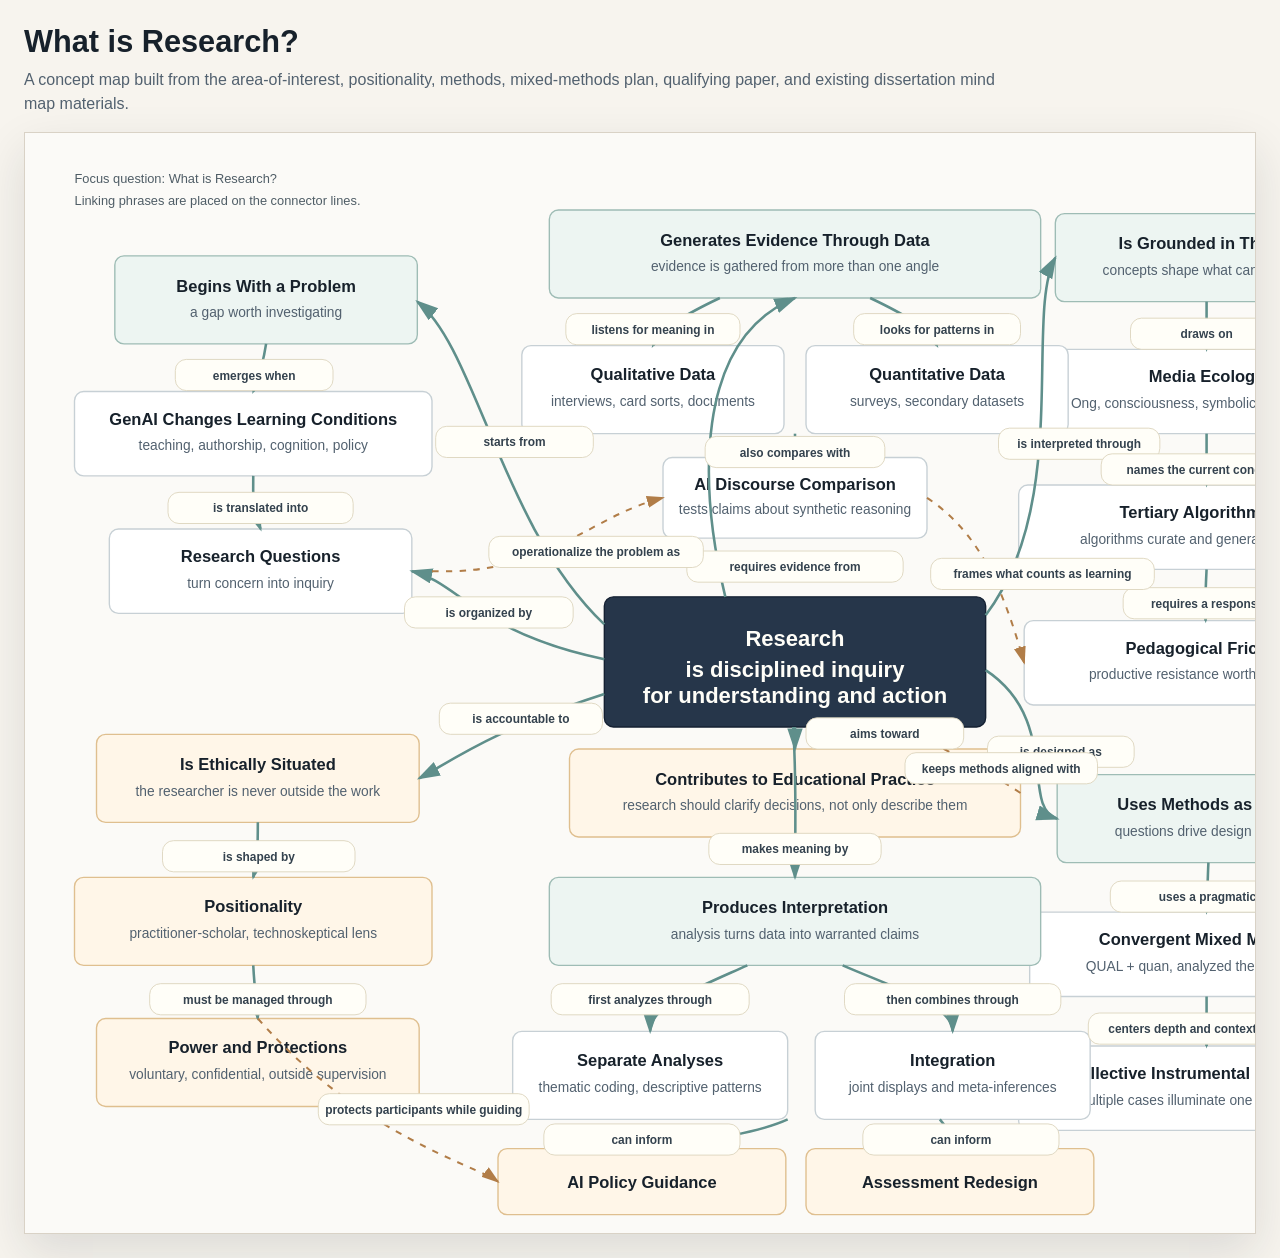
==== docs/what-is-research-concept-map.html @ e9fc135a "Add research concept map" ====
<!doctype html>
<html lang="en">
<head>
  <meta charset="utf-8">
  <meta name="viewport" content="width=device-width, initial-scale=1">
  <title>What is Research? Concept Map</title>
  <style>
    :root {
      color-scheme: light;
      --ink: #17212b;
      --muted: #52616f;
      --paper: #f7f4ee;
      --line: #5f8f8b;
      --line-2: #b17d48;
      --core: #26364a;
      --node: #ffffff;
      --node-alt: #edf5f2;
      --node-warm: #fff6e8;
      --phrase: #fffef8;
    }

    body {
      margin: 0;
      background: var(--paper);
      color: var(--ink);
      font-family: "Aptos", "Segoe UI", Arial, sans-serif;
    }

    main {
      max-width: 1720px;
      margin: 0 auto;
      padding: 24px;
    }

    header {
      margin: 0 0 16px;
    }

    h1 {
      margin: 0;
      font-size: clamp(1.7rem, 2.4vw, 2.8rem);
      letter-spacing: 0;
    }

    .subtitle {
      max-width: 980px;
      margin: 8px 0 0;
      color: var(--muted);
      font-size: 1rem;
      line-height: 1.5;
    }

    .map-frame {
      overflow: auto;
      border: 1px solid #d9d2c6;
      background: #fbfaf7;
      box-shadow: 0 18px 45px rgba(23, 33, 43, 0.12);
    }

    svg {
      display: block;
      min-width: 1540px;
      width: 100%;
      height: auto;
    }

    .node rect {
      fill: var(--node);
      stroke: #c7d0d5;
      stroke-width: 1.5;
      rx: 10;
    }

    .node text {
      fill: var(--ink);
      font-size: 18px;
      font-weight: 650;
    }

    .node .small {
      font-size: 15px;
      font-weight: 500;
      fill: var(--muted);
    }

    .core rect {
      fill: var(--core);
      stroke: #142032;
    }

    .core text {
      fill: #fffef8;
      font-size: 24px;
      font-weight: 750;
    }

    .branch rect {
      fill: var(--node-alt);
      stroke: #9ebcb5;
    }

    .warm rect {
      fill: var(--node-warm);
      stroke: #dfbf8f;
    }

    .link {
      fill: none;
      stroke: var(--line);
      stroke-width: 2.8;
      marker-end: url(#arrow);
    }

    .cross-link {
      fill: none;
      stroke: var(--line-2);
      stroke-width: 2.2;
      stroke-dasharray: 7 8;
      marker-end: url(#arrowWarm);
    }

    .phrase rect {
      fill: var(--phrase);
      stroke: #ded6bf;
      stroke-width: 1;
      rx: 12;
    }

    .phrase text {
      fill: #34424e;
      font-size: 13px;
      font-weight: 650;
    }

    .note {
      font-size: 14px;
      fill: #4f5d66;
    }

    @media print {
      main {
        max-width: none;
        padding: 0;
      }

      header {
        display: none;
      }

      .map-frame {
        border: 0;
        box-shadow: none;
      }
    }
  </style>
</head>
<body>
<main>
  <header>
    <h1>What is Research?</h1>
    <p class="subtitle">A concept map built from the area-of-interest, positionality, methods, mixed-methods plan, qualifying paper, and existing dissertation mind map materials.</p>
  </header>

  <section class="map-frame" aria-label="Concept map answering the focus question: What is Research?">
    <svg viewBox="0 0 1680 1200" role="img" aria-labelledby="title desc" xmlns="http://www.w3.org/2000/svg">
      <title id="title">What is Research? Concept Map</title>
      <desc id="desc">Concept map with linking phrases showing research as question-driven, theory-grounded, ethically situated, methodologically designed, evidence-generating, integrated, and practice-oriented.</desc>

      <defs>
        <marker id="arrow" markerWidth="10" markerHeight="10" refX="8" refY="3" orient="auto" markerUnits="strokeWidth">
          <path d="M0,0 L0,6 L9,3 z" fill="#5f8f8b" />
        </marker>
        <marker id="arrowWarm" markerWidth="10" markerHeight="10" refX="8" refY="3" orient="auto" markerUnits="strokeWidth">
          <path d="M0,0 L0,6 L9,3 z" fill="#b17d48" />
        </marker>
      </defs>

      <rect x="0" y="0" width="1680" height="1200" fill="#fbfaf7" />
      <text x="54" y="54" class="note">Focus question: What is Research?</text>
      <text x="54" y="78" class="note">Linking phrases are placed on the connector lines.</text>

      <!-- Core -->
      <g class="node core" transform="translate(632 506)">
        <rect width="416" height="142" />
        <text x="208" y="54" text-anchor="middle">Research</text>
        <text x="208" y="88" text-anchor="middle">is disciplined inquiry</text>
        <text x="208" y="116" text-anchor="middle">for understanding and action</text>
      </g>

      <!-- Branch nodes -->
      <g class="node branch" transform="translate(98 134)">
        <rect width="330" height="96" />
        <text x="165" y="39" text-anchor="middle">Begins With a Problem</text>
        <text class="small" x="165" y="67" text-anchor="middle">a gap worth investigating</text>
      </g>

      <g class="node" transform="translate(54 282)">
        <rect width="390" height="92" />
        <text x="195" y="36" text-anchor="middle">GenAI Changes Learning Conditions</text>
        <text class="small" x="195" y="64" text-anchor="middle">teaching, authorship, cognition, policy</text>
      </g>

      <g class="node" transform="translate(92 432)">
        <rect width="330" height="92" />
        <text x="165" y="36" text-anchor="middle">Research Questions</text>
        <text class="small" x="165" y="64" text-anchor="middle">turn concern into inquiry</text>
      </g>

      <g class="node branch" transform="translate(1124 88)">
        <rect width="330" height="96" />
        <text x="165" y="39" text-anchor="middle">Is Grounded in Theory</text>
        <text class="small" x="165" y="67" text-anchor="middle">concepts shape what can be seen</text>
      </g>

      <g class="node" transform="translate(1096 236)">
        <rect width="386" height="92" />
        <text x="193" y="36" text-anchor="middle">Media Ecology</text>
        <text class="small" x="193" y="64" text-anchor="middle">Ong, consciousness, symbolic environments</text>
      </g>

      <g class="node" transform="translate(1084 384)">
        <rect width="410" height="92" />
        <text x="205" y="36" text-anchor="middle">Tertiary Algorithmicity</text>
        <text class="small" x="205" y="64" text-anchor="middle">algorithms curate and generate discourse</text>
      </g>

      <g class="node" transform="translate(1090 532)">
        <rect width="398" height="92" />
        <text x="199" y="36" text-anchor="middle">Pedagogical Friction</text>
        <text class="small" x="199" y="64" text-anchor="middle">productive resistance worth preserving</text>
      </g>

      <g class="node branch warm" transform="translate(78 656)">
        <rect width="352" height="96" />
        <text x="176" y="39" text-anchor="middle">Is Ethically Situated</text>
        <text class="small" x="176" y="67" text-anchor="middle">the researcher is never outside the work</text>
      </g>

      <g class="node warm" transform="translate(54 812)">
        <rect width="390" height="96" />
        <text x="195" y="38" text-anchor="middle">Positionality</text>
        <text class="small" x="195" y="66" text-anchor="middle">practitioner-scholar, technoskeptical lens</text>
      </g>

      <g class="node warm" transform="translate(78 966)">
        <rect width="352" height="96" />
        <text x="176" y="38" text-anchor="middle">Power and Protections</text>
        <text class="small" x="176" y="66" text-anchor="middle">voluntary, confidential, outside supervision</text>
      </g>

      <g class="node branch" transform="translate(1126 700)">
        <rect width="330" height="96" />
        <text x="165" y="39" text-anchor="middle">Uses Methods as Tools</text>
        <text class="small" x="165" y="67" text-anchor="middle">questions drive design choices</text>
      </g>

      <g class="node" transform="translate(1096 850)">
        <rect width="386" height="92" />
        <text x="193" y="36" text-anchor="middle">Convergent Mixed Methods</text>
        <text class="small" x="193" y="64" text-anchor="middle">QUAL + quan, analyzed then integrated</text>
      </g>

      <g class="node" transform="translate(1084 996)">
        <rect width="410" height="92" />
        <text x="205" y="36" text-anchor="middle">Collective Instrumental Case Study</text>
        <text class="small" x="205" y="64" text-anchor="middle">multiple cases illuminate one phenomenon</text>
      </g>

      <g class="node branch" transform="translate(572 84)">
        <rect width="536" height="96" />
        <text x="268" y="39" text-anchor="middle">Generates Evidence Through Data</text>
        <text class="small" x="268" y="67" text-anchor="middle">evidence is gathered from more than one angle</text>
      </g>

      <g class="node" transform="translate(542 232)">
        <rect width="286" height="96" />
        <text x="143" y="38" text-anchor="middle">Qualitative Data</text>
        <text class="small" x="143" y="66" text-anchor="middle">interviews, card sorts, documents</text>
      </g>

      <g class="node" transform="translate(852 232)">
        <rect width="286" height="96" />
        <text x="143" y="38" text-anchor="middle">Quantitative Data</text>
        <text class="small" x="143" y="66" text-anchor="middle">surveys, secondary datasets</text>
      </g>

      <g class="node" transform="translate(696 354)">
        <rect width="288" height="88" />
        <text x="144" y="35" text-anchor="middle">AI Discourse Comparison</text>
        <text class="small" x="144" y="62" text-anchor="middle">tests claims about synthetic reasoning</text>
      </g>

      <g class="node branch" transform="translate(572 812)">
        <rect width="536" height="96" />
        <text x="268" y="39" text-anchor="middle">Produces Interpretation</text>
        <text class="small" x="268" y="67" text-anchor="middle">analysis turns data into warranted claims</text>
      </g>

      <g class="node" transform="translate(532 980)">
        <rect width="300" height="96" />
        <text x="150" y="38" text-anchor="middle">Separate Analyses</text>
        <text class="small" x="150" y="66" text-anchor="middle">thematic coding, descriptive patterns</text>
      </g>

      <g class="node" transform="translate(862 980)">
        <rect width="300" height="96" />
        <text x="150" y="38" text-anchor="middle">Integration</text>
        <text class="small" x="150" y="66" text-anchor="middle">joint displays and meta-inferences</text>
      </g>

      <g class="node branch warm" transform="translate(594 672)">
        <rect width="492" height="96" />
        <text x="246" y="39" text-anchor="middle">Contributes to Educational Practice</text>
        <text class="small" x="246" y="67" text-anchor="middle">research should clarify decisions, not only describe them</text>
      </g>

      <g class="node warm" transform="translate(516 1108)">
        <rect width="314" height="72" />
        <text x="157" y="43" text-anchor="middle">AI Policy Guidance</text>
      </g>

      <g class="node warm" transform="translate(852 1108)">
        <rect width="314" height="72" />
        <text x="157" y="43" text-anchor="middle">Assessment Redesign</text>
      </g>

      <!-- Core links -->
      <path class="link" d="M632 536 C520 430 492 234 428 184" />
      <path class="link" d="M632 574 C496 546 472 490 422 478" />
      <path class="link" d="M1048 526 C1142 402 1090 198 1124 136" />
      <path class="link" d="M1048 586 C1130 640 1086 736 1126 748" />
      <path class="link" d="M764 506 C736 390 728 226 840 180" />
      <path class="link" d="M838 648 C842 710 840 768 840 812" />
      <path class="link" d="M632 612 C508 652 464 686 430 704" />
      <path class="link" d="M840 648 C840 656 840 664 840 672" />

      <!-- Sub-links left question strand -->
      <path class="link" d="M263 230 C260 250 256 264 249 282" />
      <path class="link" d="M249 374 C248 396 250 414 257 432" />

      <!-- Theory strand -->
      <path class="link" d="M1289 184 C1289 202 1289 218 1289 236" />
      <path class="link" d="M1289 328 C1289 348 1289 365 1289 384" />
      <path class="link" d="M1289 476 C1288 496 1287 514 1288 532" />

      <!-- Ethics strand -->
      <path class="link" d="M254 752 C254 774 254 792 249 812" />
      <path class="link" d="M249 908 C250 928 252 946 254 966" />

      <!-- Methods strand -->
      <path class="link" d="M1291 796 C1290 816 1290 832 1289 850" />
      <path class="link" d="M1289 942 C1289 960 1289 978 1289 996" />

      <!-- Evidence strand -->
      <path class="link" d="M758 180 C720 198 696 212 685 232" />
      <path class="link" d="M922 180 C960 198 984 212 995 232" />
      <path class="link" d="M840 328 C840 338 840 346 840 354" />

      <!-- Interpretation strand -->
      <path class="link" d="M788 908 C730 934 682 952 682 980" />
      <path class="link" d="M892 908 C952 934 1012 952 1012 980" />
      <path class="link" d="M832 1076 C802 1090 744 1100 673 1108" />
      <path class="link" d="M998 1076 C1010 1090 1012 1100 1009 1108" />

      <!-- Cross-links -->
      <path class="cross-link" d="M444 478 C574 482 610 420 696 398" />
      <path class="cross-link" d="M984 398 C1042 436 1068 500 1090 578" />
      <path class="cross-link" d="M254 966 C366 1094 492 1126 516 1144" />
      <path class="cross-link" d="M1086 720 C1040 690 1012 678 966 652" />

      <!-- Linking phrase labels -->
      <g class="phrase" transform="translate(448 320)">
        <rect width="172" height="34" />
        <text x="86" y="22" text-anchor="middle">starts from</text>
      </g>
      <g class="phrase" transform="translate(414 506)">
        <rect width="184" height="34" />
        <text x="92" y="22" text-anchor="middle">is organized by</text>
      </g>
      <g class="phrase" transform="translate(1062 322)">
        <rect width="176" height="34" />
        <text x="88" y="22" text-anchor="middle">is interpreted through</text>
      </g>
      <g class="phrase" transform="translate(1050 658)">
        <rect width="160" height="34" />
        <text x="80" y="22" text-anchor="middle">is designed as</text>
      </g>
      <g class="phrase" transform="translate(722 456)">
        <rect width="236" height="34" />
        <text x="118" y="22" text-anchor="middle">requires evidence from</text>
      </g>
      <g class="phrase" transform="translate(746 764)">
        <rect width="188" height="34" />
        <text x="94" y="22" text-anchor="middle">makes meaning by</text>
      </g>
      <g class="phrase" transform="translate(452 622)">
        <rect width="178" height="34" />
        <text x="89" y="22" text-anchor="middle">is accountable to</text>
      </g>
      <g class="phrase" transform="translate(852 638)">
        <rect width="172" height="34" />
        <text x="86" y="22" text-anchor="middle">aims toward</text>
      </g>

      <g class="phrase" transform="translate(164 247)">
        <rect width="172" height="34" />
        <text x="86" y="22" text-anchor="middle">emerges when</text>
      </g>
      <g class="phrase" transform="translate(156 392)">
        <rect width="202" height="34" />
        <text x="101" y="22" text-anchor="middle">is translated into</text>
      </g>
      <g class="phrase" transform="translate(1206 202)">
        <rect width="166" height="34" />
        <text x="83" y="22" text-anchor="middle">draws on</text>
      </g>
      <g class="phrase" transform="translate(1174 350)">
        <rect width="230" height="34" />
        <text x="115" y="22" text-anchor="middle">names the current condition</text>
      </g>
      <g class="phrase" transform="translate(1198 496)">
        <rect width="184" height="34" />
        <text x="92" y="22" text-anchor="middle">requires a response</text>
      </g>
      <g class="phrase" transform="translate(150 772)">
        <rect width="210" height="34" />
        <text x="105" y="22" text-anchor="middle">is shaped by</text>
      </g>
      <g class="phrase" transform="translate(136 928)">
        <rect width="236" height="34" />
        <text x="118" y="22" text-anchor="middle">must be managed through</text>
      </g>
      <g class="phrase" transform="translate(1184 816)">
        <rect width="212" height="34" />
        <text x="106" y="22" text-anchor="middle">uses a pragmatic</text>
      </g>
      <g class="phrase" transform="translate(1160 960)">
        <rect width="258" height="34" />
        <text x="129" y="22" text-anchor="middle">centers depth and context through</text>
      </g>
      <g class="phrase" transform="translate(590 197)">
        <rect width="190" height="34" />
        <text x="95" y="22" text-anchor="middle">listens for meaning in</text>
      </g>
      <g class="phrase" transform="translate(904 197)">
        <rect width="182" height="34" />
        <text x="91" y="22" text-anchor="middle">looks for patterns in</text>
      </g>
      <g class="phrase" transform="translate(742 331)">
        <rect width="196" height="34" />
        <text x="98" y="22" text-anchor="middle">also compares with</text>
      </g>
      <g class="phrase" transform="translate(574 928)">
        <rect width="216" height="34" />
        <text x="108" y="22" text-anchor="middle">first analyzes through</text>
      </g>
      <g class="phrase" transform="translate(894 928)">
        <rect width="236" height="34" />
        <text x="118" y="22" text-anchor="middle">then combines through</text>
      </g>
      <g class="phrase" transform="translate(566 1081)">
        <rect width="214" height="34" />
        <text x="107" y="22" text-anchor="middle">can inform</text>
      </g>
      <g class="phrase" transform="translate(914 1081)">
        <rect width="214" height="34" />
        <text x="107" y="22" text-anchor="middle">can inform</text>
      </g>
      <g class="phrase" transform="translate(506 440)">
        <rect width="234" height="34" />
        <text x="117" y="22" text-anchor="middle">operationalize the problem as</text>
      </g>
      <g class="phrase" transform="translate(988 464)">
        <rect width="244" height="34" />
        <text x="122" y="22" text-anchor="middle">frames what counts as learning</text>
      </g>
      <g class="phrase" transform="translate(320 1048)">
        <rect width="230" height="34" />
        <text x="115" y="22" text-anchor="middle">protects participants while guiding</text>
      </g>
      <g class="phrase" transform="translate(960 676)">
        <rect width="210" height="34" />
        <text x="105" y="22" text-anchor="middle">keeps methods aligned with</text>
      </g>
    </svg>
  </section>
</main>
</body>
</html>
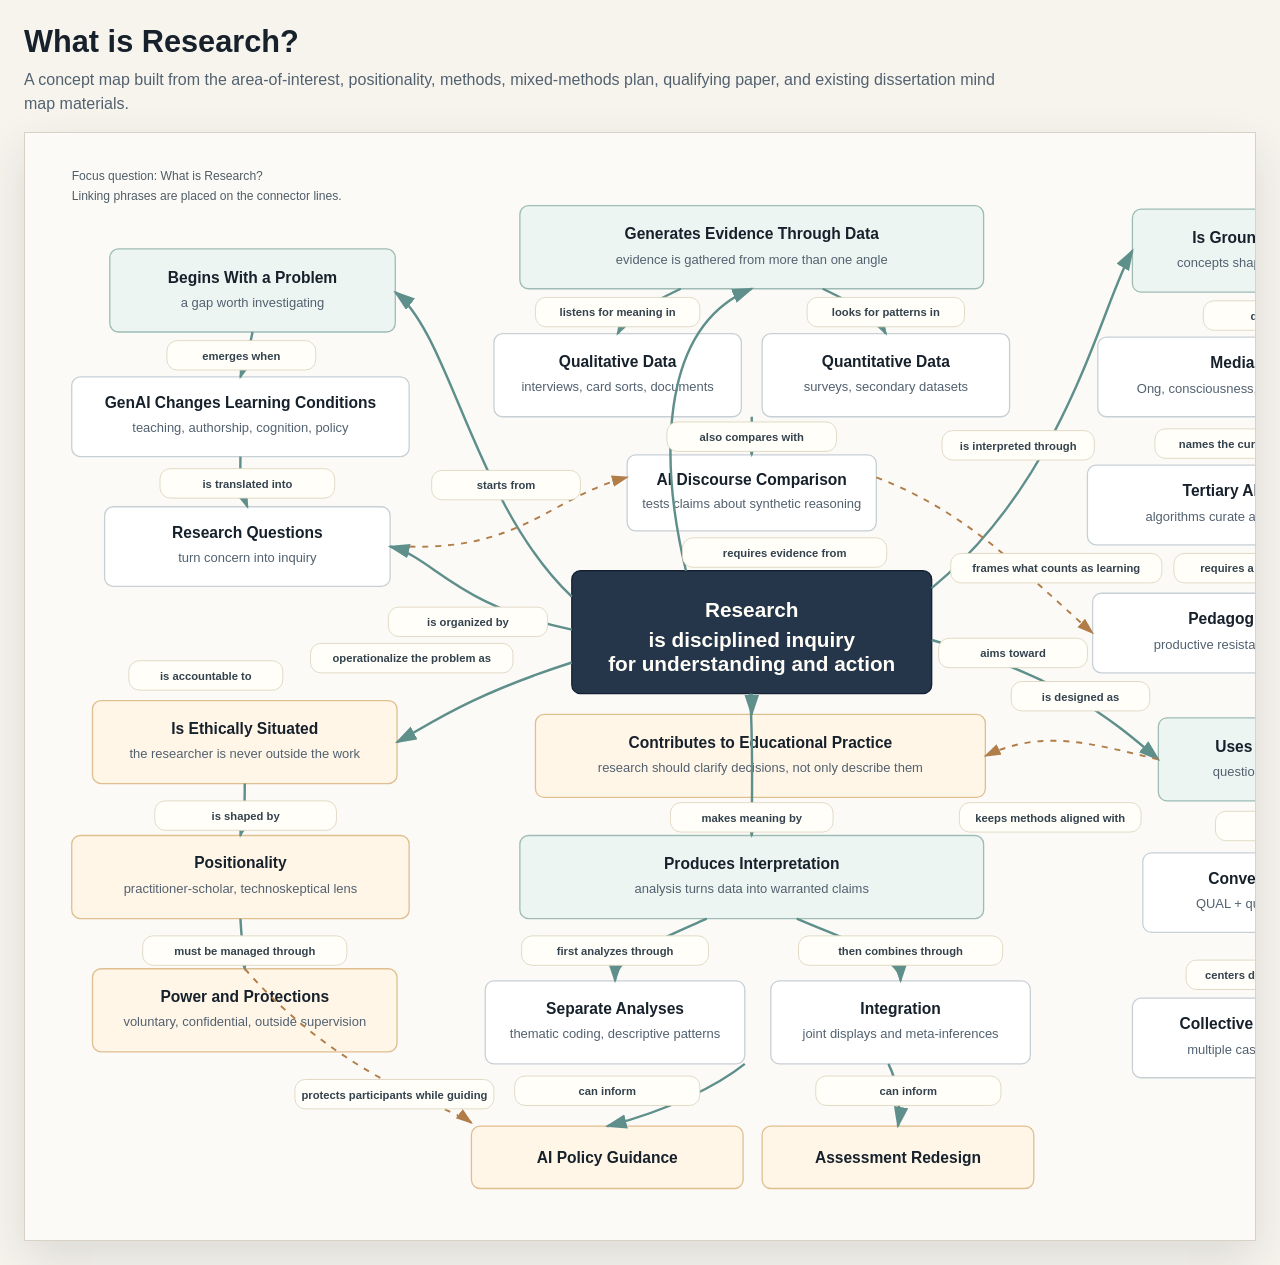
==== commit fbe04924: "Clean up research concept map layout" ====
--- a/docs/what-is-research-concept-map.html
+++ b/docs/what-is-research-concept-map.html
@@ -162,7 +162,7 @@
   </header>
 
   <section class="map-frame" aria-label="Concept map answering the focus question: What is Research?">
-    <svg viewBox="0 0 1680 1200" role="img" aria-labelledby="title desc" xmlns="http://www.w3.org/2000/svg">
+    <svg viewBox="0 0 1780 1280" role="img" aria-labelledby="title desc" xmlns="http://www.w3.org/2000/svg">
       <title id="title">What is Research? Concept Map</title>
       <desc id="desc">Concept map with linking phrases showing research as question-driven, theory-grounded, ethically situated, methodologically designed, evidence-generating, integrated, and practice-oriented.</desc>
 
@@ -175,7 +175,7 @@
         </marker>
       </defs>
 
-      <rect x="0" y="0" width="1680" height="1200" fill="#fbfaf7" />
+      <rect x="0" y="0" width="1780" height="1280" fill="#fbfaf7" />
       <text x="54" y="54" class="note">Focus question: What is Research?</text>
       <text x="54" y="78" class="note">Linking phrases are placed on the connector lines.</text>
 
@@ -206,25 +206,25 @@
         <text class="small" x="165" y="64" text-anchor="middle">turn concern into inquiry</text>
       </g>
 
-      <g class="node branch" transform="translate(1124 88)">
+      <g class="node branch" transform="translate(1280 88)">
         <rect width="330" height="96" />
         <text x="165" y="39" text-anchor="middle">Is Grounded in Theory</text>
         <text class="small" x="165" y="67" text-anchor="middle">concepts shape what can be seen</text>
       </g>
 
-      <g class="node" transform="translate(1096 236)">
+      <g class="node" transform="translate(1240 236)">
         <rect width="386" height="92" />
         <text x="193" y="36" text-anchor="middle">Media Ecology</text>
         <text class="small" x="193" y="64" text-anchor="middle">Ong, consciousness, symbolic environments</text>
       </g>
 
-      <g class="node" transform="translate(1084 384)">
+      <g class="node" transform="translate(1228 384)">
         <rect width="410" height="92" />
         <text x="205" y="36" text-anchor="middle">Tertiary Algorithmicity</text>
         <text class="small" x="205" y="64" text-anchor="middle">algorithms curate and generate discourse</text>
       </g>
 
-      <g class="node" transform="translate(1090 532)">
+      <g class="node" transform="translate(1234 532)">
         <rect width="398" height="92" />
         <text x="199" y="36" text-anchor="middle">Pedagogical Friction</text>
         <text class="small" x="199" y="64" text-anchor="middle">productive resistance worth preserving</text>
@@ -248,19 +248,19 @@
         <text class="small" x="176" y="66" text-anchor="middle">voluntary, confidential, outside supervision</text>
       </g>
 
-      <g class="node branch" transform="translate(1126 700)">
+      <g class="node branch" transform="translate(1310 676)">
         <rect width="330" height="96" />
         <text x="165" y="39" text-anchor="middle">Uses Methods as Tools</text>
         <text class="small" x="165" y="67" text-anchor="middle">questions drive design choices</text>
       </g>
 
-      <g class="node" transform="translate(1096 850)">
+      <g class="node" transform="translate(1292 832)">
         <rect width="386" height="92" />
         <text x="193" y="36" text-anchor="middle">Convergent Mixed Methods</text>
         <text class="small" x="193" y="64" text-anchor="middle">QUAL + quan, analyzed then integrated</text>
       </g>
 
-      <g class="node" transform="translate(1084 996)">
+      <g class="node" transform="translate(1280 1000)">
         <rect width="410" height="92" />
         <text x="205" y="36" text-anchor="middle">Collective Instrumental Case Study</text>
         <text class="small" x="205" y="64" text-anchor="middle">multiple cases illuminate one phenomenon</text>
@@ -284,7 +284,7 @@
         <text class="small" x="143" y="66" text-anchor="middle">surveys, secondary datasets</text>
       </g>
 
-      <g class="node" transform="translate(696 354)">
+      <g class="node" transform="translate(696 372)">
         <rect width="288" height="88" />
         <text x="144" y="35" text-anchor="middle">AI Discourse Comparison</text>
         <text class="small" x="144" y="62" text-anchor="middle">tests claims about synthetic reasoning</text>
@@ -308,18 +308,18 @@
         <text class="small" x="150" y="66" text-anchor="middle">joint displays and meta-inferences</text>
       </g>
 
-      <g class="node branch warm" transform="translate(594 672)">
-        <rect width="492" height="96" />
-        <text x="246" y="39" text-anchor="middle">Contributes to Educational Practice</text>
-        <text class="small" x="246" y="67" text-anchor="middle">research should clarify decisions, not only describe them</text>
-      </g>
-
-      <g class="node warm" transform="translate(516 1108)">
+      <g class="node branch warm" transform="translate(590 672)">
+        <rect width="520" height="96" />
+        <text x="260" y="39" text-anchor="middle">Contributes to Educational Practice</text>
+        <text class="small" x="260" y="67" text-anchor="middle">research should clarify decisions, not only describe them</text>
+      </g>
+
+      <g class="node warm" transform="translate(516 1148)">
         <rect width="314" height="72" />
         <text x="157" y="43" text-anchor="middle">AI Policy Guidance</text>
       </g>
 
-      <g class="node warm" transform="translate(852 1108)">
+      <g class="node warm" transform="translate(852 1148)">
         <rect width="314" height="72" />
         <text x="157" y="43" text-anchor="middle">Assessment Redesign</text>
       </g>
@@ -327,98 +327,98 @@
       <!-- Core links -->
       <path class="link" d="M632 536 C520 430 492 234 428 184" />
       <path class="link" d="M632 574 C496 546 472 490 422 478" />
-      <path class="link" d="M1048 526 C1142 402 1090 198 1124 136" />
-      <path class="link" d="M1048 586 C1130 640 1086 736 1126 748" />
+      <path class="link" d="M1048 526 C1204 398 1244 198 1280 136" />
+      <path class="link" d="M1048 586 C1196 628 1254 676 1310 724" />
       <path class="link" d="M764 506 C736 390 728 226 840 180" />
       <path class="link" d="M838 648 C842 710 840 768 840 812" />
       <path class="link" d="M632 612 C508 652 464 686 430 704" />
       <path class="link" d="M840 648 C840 656 840 664 840 672" />
 
       <!-- Sub-links left question strand -->
-      <path class="link" d="M263 230 C260 250 256 264 249 282" />
-      <path class="link" d="M249 374 C248 396 250 414 257 432" />
+      <path class="link" d="M263 230 C260 246 256 262 249 282" />
+      <path class="link" d="M249 374 C248 394 250 414 257 432" />
 
       <!-- Theory strand -->
-      <path class="link" d="M1289 184 C1289 202 1289 218 1289 236" />
-      <path class="link" d="M1289 328 C1289 348 1289 365 1289 384" />
-      <path class="link" d="M1289 476 C1288 496 1287 514 1288 532" />
+      <path class="link" d="M1445 184 C1445 202 1444 218 1433 236" />
+      <path class="link" d="M1433 328 C1433 348 1433 365 1433 384" />
+      <path class="link" d="M1433 476 C1432 496 1432 514 1433 532" />
 
       <!-- Ethics strand -->
       <path class="link" d="M254 752 C254 774 254 792 249 812" />
       <path class="link" d="M249 908 C250 928 252 946 254 966" />
 
       <!-- Methods strand -->
-      <path class="link" d="M1291 796 C1290 816 1290 832 1289 850" />
-      <path class="link" d="M1289 942 C1289 960 1289 978 1289 996" />
+      <path class="link" d="M1475 772 C1474 795 1472 812 1485 832" />
+      <path class="link" d="M1485 924 C1485 954 1485 976 1485 1000" />
 
       <!-- Evidence strand -->
       <path class="link" d="M758 180 C720 198 696 212 685 232" />
       <path class="link" d="M922 180 C960 198 984 212 995 232" />
-      <path class="link" d="M840 328 C840 338 840 346 840 354" />
+      <path class="link" d="M840 328 C840 346 840 360 840 372" />
 
       <!-- Interpretation strand -->
       <path class="link" d="M788 908 C730 934 682 952 682 980" />
       <path class="link" d="M892 908 C952 934 1012 952 1012 980" />
-      <path class="link" d="M832 1076 C802 1090 744 1100 673 1108" />
-      <path class="link" d="M998 1076 C1010 1090 1012 1100 1009 1108" />
+      <path class="link" d="M832 1076 C802 1100 744 1130 673 1148" />
+      <path class="link" d="M998 1076 C1010 1100 1012 1130 1009 1148" />
 
       <!-- Cross-links -->
       <path class="cross-link" d="M444 478 C574 482 610 420 696 398" />
-      <path class="cross-link" d="M984 398 C1042 436 1068 500 1090 578" />
+      <path class="cross-link" d="M984 398 C1088 438 1146 500 1234 578" />
       <path class="cross-link" d="M254 966 C366 1094 492 1126 516 1144" />
-      <path class="cross-link" d="M1086 720 C1040 690 1012 678 966 652" />
+      <path class="cross-link" d="M1310 724 C1232 706 1178 688 1110 720" />
 
       <!-- Linking phrase labels -->
-      <g class="phrase" transform="translate(448 320)">
+      <g class="phrase" transform="translate(470 390)">
         <rect width="172" height="34" />
         <text x="86" y="22" text-anchor="middle">starts from</text>
       </g>
-      <g class="phrase" transform="translate(414 506)">
+      <g class="phrase" transform="translate(420 548)">
         <rect width="184" height="34" />
         <text x="92" y="22" text-anchor="middle">is organized by</text>
       </g>
-      <g class="phrase" transform="translate(1062 322)">
+      <g class="phrase" transform="translate(1060 344)">
         <rect width="176" height="34" />
         <text x="88" y="22" text-anchor="middle">is interpreted through</text>
       </g>
-      <g class="phrase" transform="translate(1050 658)">
+      <g class="phrase" transform="translate(1140 634)">
         <rect width="160" height="34" />
         <text x="80" y="22" text-anchor="middle">is designed as</text>
       </g>
-      <g class="phrase" transform="translate(722 456)">
+      <g class="phrase" transform="translate(760 468)">
         <rect width="236" height="34" />
         <text x="118" y="22" text-anchor="middle">requires evidence from</text>
       </g>
-      <g class="phrase" transform="translate(746 764)">
+      <g class="phrase" transform="translate(746 774)">
         <rect width="188" height="34" />
         <text x="94" y="22" text-anchor="middle">makes meaning by</text>
       </g>
-      <g class="phrase" transform="translate(452 622)">
+      <g class="phrase" transform="translate(120 610)">
         <rect width="178" height="34" />
         <text x="89" y="22" text-anchor="middle">is accountable to</text>
       </g>
-      <g class="phrase" transform="translate(852 638)">
+      <g class="phrase" transform="translate(1056 584)">
         <rect width="172" height="34" />
         <text x="86" y="22" text-anchor="middle">aims toward</text>
       </g>
 
-      <g class="phrase" transform="translate(164 247)">
+      <g class="phrase" transform="translate(164 240)">
         <rect width="172" height="34" />
         <text x="86" y="22" text-anchor="middle">emerges when</text>
       </g>
-      <g class="phrase" transform="translate(156 392)">
+      <g class="phrase" transform="translate(156 388)">
         <rect width="202" height="34" />
         <text x="101" y="22" text-anchor="middle">is translated into</text>
       </g>
-      <g class="phrase" transform="translate(1206 202)">
+      <g class="phrase" transform="translate(1362 194)">
         <rect width="166" height="34" />
         <text x="83" y="22" text-anchor="middle">draws on</text>
       </g>
-      <g class="phrase" transform="translate(1174 350)">
+      <g class="phrase" transform="translate(1306 342)">
         <rect width="230" height="34" />
         <text x="115" y="22" text-anchor="middle">names the current condition</text>
       </g>
-      <g class="phrase" transform="translate(1198 496)">
+      <g class="phrase" transform="translate(1328 486)">
         <rect width="184" height="34" />
         <text x="92" y="22" text-anchor="middle">requires a response</text>
       </g>
@@ -430,23 +430,23 @@
         <rect width="236" height="34" />
         <text x="118" y="22" text-anchor="middle">must be managed through</text>
       </g>
-      <g class="phrase" transform="translate(1184 816)">
+      <g class="phrase" transform="translate(1376 784)">
         <rect width="212" height="34" />
         <text x="106" y="22" text-anchor="middle">uses a pragmatic</text>
       </g>
-      <g class="phrase" transform="translate(1160 960)">
+      <g class="phrase" transform="translate(1342 956)">
         <rect width="258" height="34" />
         <text x="129" y="22" text-anchor="middle">centers depth and context through</text>
       </g>
-      <g class="phrase" transform="translate(590 197)">
+      <g class="phrase" transform="translate(590 190)">
         <rect width="190" height="34" />
         <text x="95" y="22" text-anchor="middle">listens for meaning in</text>
       </g>
-      <g class="phrase" transform="translate(904 197)">
+      <g class="phrase" transform="translate(904 190)">
         <rect width="182" height="34" />
         <text x="91" y="22" text-anchor="middle">looks for patterns in</text>
       </g>
-      <g class="phrase" transform="translate(742 331)">
+      <g class="phrase" transform="translate(742 334)">
         <rect width="196" height="34" />
         <text x="98" y="22" text-anchor="middle">also compares with</text>
       </g>
@@ -458,27 +458,27 @@
         <rect width="236" height="34" />
         <text x="118" y="22" text-anchor="middle">then combines through</text>
       </g>
-      <g class="phrase" transform="translate(566 1081)">
+      <g class="phrase" transform="translate(566 1090)">
         <rect width="214" height="34" />
         <text x="107" y="22" text-anchor="middle">can inform</text>
       </g>
-      <g class="phrase" transform="translate(914 1081)">
+      <g class="phrase" transform="translate(914 1090)">
         <rect width="214" height="34" />
         <text x="107" y="22" text-anchor="middle">can inform</text>
       </g>
-      <g class="phrase" transform="translate(506 440)">
+      <g class="phrase" transform="translate(330 590)">
         <rect width="234" height="34" />
         <text x="117" y="22" text-anchor="middle">operationalize the problem as</text>
       </g>
-      <g class="phrase" transform="translate(988 464)">
+      <g class="phrase" transform="translate(1070 486)">
         <rect width="244" height="34" />
         <text x="122" y="22" text-anchor="middle">frames what counts as learning</text>
       </g>
-      <g class="phrase" transform="translate(320 1048)">
+      <g class="phrase" transform="translate(312 1094)">
         <rect width="230" height="34" />
         <text x="115" y="22" text-anchor="middle">protects participants while guiding</text>
       </g>
-      <g class="phrase" transform="translate(960 676)">
+      <g class="phrase" transform="translate(1080 774)">
         <rect width="210" height="34" />
         <text x="105" y="22" text-anchor="middle">keeps methods aligned with</text>
       </g>
